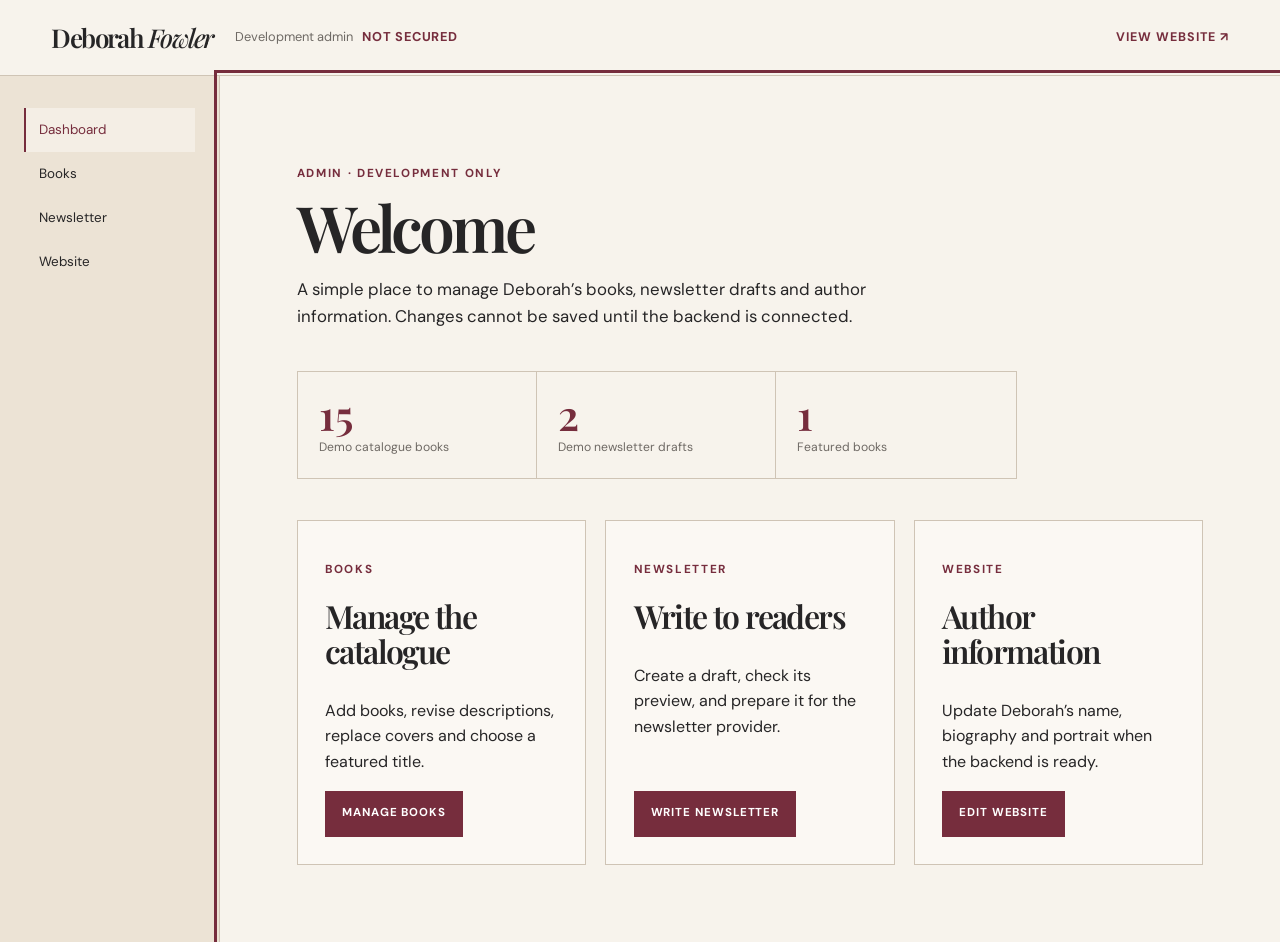
==== admin/index.html @ 2b11295f "Initial Deborah Fowler author website" ====
<!doctype html>
<html lang="en">
<head>
  <meta charset="UTF-8" />
  <meta name="viewport" content="width=device-width, initial-scale=1.0" />
  <meta name="robots" content="noindex,nofollow" />
  <title>Admin — Deborah Fowler</title>
  <link rel="preconnect" href="https://fonts.googleapis.com" />
  <link rel="preconnect" href="https://fonts.gstatic.com" crossorigin />
  <link href="https://fonts.googleapis.com/css2?family=DM+Sans:opsz,wght@9..40,400;9..40,500;9..40,700&family=Playfair+Display:ital,wght@0,500;0,600;0,700;1,500&display=swap" rel="stylesheet" />
  <link rel="stylesheet" href="/styles.css" />
  <link rel="stylesheet" href="/admin/admin.css" />
</head>
<body class="admin-body">
  <a class="skip-link" href="#admin-main">Skip to content</a>
  <header class="admin-topbar"><a href="/admin" data-admin-route class="wordmark">Deborah <em>Fowler</em></a><p>Development admin <span>Not secured</span></p><a href="/" class="admin-view-site">View website ↗</a></header>
  <div class="admin-layout">
    <nav class="admin-nav" aria-label="Admin navigation"><a href="/admin" data-admin-route>Dashboard</a><a href="/admin/books" data-admin-route>Books</a><a href="/admin/newsletter" data-admin-route>Newsletter</a><a href="/admin/website" data-admin-route>Website</a></nav>
    <main id="admin-main" tabindex="-1"></main>
  </div>
  <dialog id="delete-dialog" class="delete-dialog"><form method="dialog"><p class="eyebrow">Delete book</p><h2 id="delete-title">Delete this book?</h2><p>This will be permanent when the backend is connected. Nothing will be deleted in this development preview.</p><div class="admin-form-actions"><button value="cancel" class="admin-button admin-button-secondary">Cancel</button><button value="confirm" class="admin-button admin-button-danger">Delete book</button></div></form></dialog>
  <dialog id="newsletter-send-dialog" class="delete-dialog"><form method="dialog"><p class="eyebrow">Send newsletter</p><h2>Send this email to all subscribers?</h2><p>This cannot be undone once email delivery is connected. Nothing will be sent in this development preview.</p><div class="admin-form-actions"><button value="cancel" class="admin-button admin-button-secondary">Cancel</button><button value="confirm" class="admin-button admin-button-danger">Send newsletter</button></div></form></dialog>
  <script type="module" src="/admin/admin.js"></script>
</body>
</html>
---- styles.css ----
:root {
  --paper: #f7f3ec;
  --paper-deep: #ece3d5;
  --ink: #262526;
  --muted: #6e6964;
  --wine: #762d3d;
  --wine-dark: #55202d;
  --line: #cfc4b5;
  --serif: "Playfair Display", Georgia, serif;
  --sans: "DM Sans", Arial, sans-serif;
}

* { box-sizing: border-box; }
html { scroll-behavior: smooth; }
body { margin: 0; color: var(--ink); background: var(--paper); font: 400 16px/1.6 var(--sans); }
a { color: inherit; text-decoration: none; }
button, input, textarea { font: inherit; }
button { cursor: pointer; }
button:disabled { cursor: wait; opacity: .72; }
:focus-visible { outline: 3px solid var(--wine); outline-offset: 3px; }
.sr-only { position: absolute; width: 1px; height: 1px; padding: 0; margin: -1px; overflow: hidden; clip: rect(0, 0, 0, 0); white-space: nowrap; border: 0; }
.skip-link { position: absolute; top: -4rem; left: 1rem; z-index: 10; padding: .7rem 1rem; color: white; background: var(--ink); }
.skip-link:focus { top: 1rem; }

/* Shared navigation */
.site-header { position: sticky; top: 0; z-index: 5; display: grid; grid-template-columns: 1fr auto 1fr; align-items: center; gap: 2rem; min-height: 86px; padding: 1.2rem max(4vw, 1.5rem); border-bottom: 1px solid var(--line); background: rgba(247, 243, 236, .96); }
.wordmark { font: 600 1.62rem var(--serif); letter-spacing: -.06em; white-space: nowrap; }
.wordmark em { font-weight: 500; }
.site-nav { display: flex; gap: 1.35rem; font-size: .78rem; letter-spacing: .09em; text-transform: uppercase; }
.site-nav a { padding: .45rem 0; border-bottom: 1px solid transparent; }
.site-nav a:hover, .site-nav a.active { color: var(--wine); border-color: var(--wine); }
.header-cta, .button { display: inline-block; border: 1px solid var(--wine); background: var(--wine); color: white; font-size: .72rem; font-weight: 700; letter-spacing: .1em; text-transform: uppercase; }
.header-cta { justify-self: end; padding: .72rem 1rem; font-size: .78rem; letter-spacing: .07em; }
.header-cta:hover, .button:hover { border-color: var(--wine-dark); background: var(--wine-dark); }
.button { padding: .85rem 1.18rem; }
.button-outline { background: transparent; color: var(--wine); }
.button-outline:hover { color: white; }
.menu-toggle { display: none; padding: 8px; border: 0; background: none; }
.menu-toggle span:not(.sr-only) { display: block; width: 25px; margin: 5px; border-top: 1px solid var(--ink); }

/* Page layout */
.page { min-height: 72vh; }
.section { padding: clamp(4rem, 8vw, 7rem) max(6vw, 1.5rem); }
.section-tint { background: var(--paper-deep); }
.eyebrow, .placeholder { color: var(--wine); font-size: .73rem; font-weight: 700; letter-spacing: .14em; text-transform: uppercase; }
.placeholder { font-size: .68rem; letter-spacing: .08em; }
.section-heading { display: flex; align-items: end; justify-content: space-between; gap: 1rem; margin-bottom: 2.5rem; }
.section-heading h2 { margin: .35rem 0 0; font: 600 clamp(2.2rem, 4vw, 4rem)/1 var(--serif); letter-spacing: -.05em; }
.text-link { color: var(--wine); border-bottom: 1px solid var(--wine); font-size: .72rem; font-weight: 700; letter-spacing: .1em; text-transform: uppercase; }
.page-intro { max-width: 800px; padding: clamp(4rem, 9vw, 8rem) max(6vw, 1.5rem) 3rem; }
.page-intro h1, .hero h1 { margin: .8rem 0 1.5rem; font: 600 clamp(3.1rem, 6vw, 6.2rem)/.98 var(--serif); letter-spacing: -.065em; }
.page-intro p:last-child { max-width: 42rem; font-size: 1.1rem; }
.hero { display: grid; grid-template-columns: minmax(0, 1.1fr) minmax(280px, .65fr); align-items: center; gap: clamp(2rem, 8vw, 10rem); padding: clamp(4rem, 11vw, 9rem) max(6vw, 1.5rem) clamp(4rem, 8vw, 7rem); background: linear-gradient(105deg, var(--paper) 0 66%, var(--paper-deep) 66%); }
.hero h1 em { color: var(--wine); font-weight: 500; }
.hero-copy { max-width: 39rem; font-size: 1.08rem; }
.hero-actions { display: flex; flex-wrap: wrap; gap: .85rem; margin-top: 2rem; }

/* Author photography */
.author-photo { margin: 0; overflow: hidden; border: 1px solid #111; background: var(--ink); }
.author-photo img { display: block; width: 100%; height: 100%; object-fit: cover; object-position: center 26%; }
.hero-photo { position: relative; min-height: 415px; box-shadow: 10px 10px 0 var(--wine); }
.hero-photo::after { position: absolute; inset: 0; pointer-events: none; content: ""; background: linear-gradient(180deg, transparent 55%, rgba(38, 37, 38, .65)); }
.hero-photo figcaption { position: absolute; z-index: 1; bottom: 1.4rem; left: 1.5rem; color: #fff; font: 500 1.25rem var(--serif); }
.hero-photo figcaption span { display: block; margin-top: .25rem; color: #eee1d6; font: 700 .62rem var(--sans); letter-spacing: .12em; text-transform: uppercase; }
.about-grid { display: grid; grid-template-columns: .75fr 1.25fr; align-items: start; gap: clamp(2rem, 8vw, 8rem); }
.about-photo { min-height: 390px; box-shadow: 8px 8px 0 var(--wine); }
.prose { max-width: 44rem; }
.prose h2 { font: 600 2.4rem/1 var(--serif); letter-spacing: -.05em; }
.prose p { font-size: 1.05rem; }

/* Book catalogue */
.feature-book { display: grid; grid-template-columns: minmax(220px, .48fr) minmax(0, 1fr); align-items: center; gap: clamp(2rem, 8vw, 9rem); max-width: 1100px; margin: auto; }
.feature-book h2 { margin: .5rem 0 1rem; font: 600 clamp(2.4rem, 4vw, 4.6rem)/1 var(--serif); letter-spacing: -.06em; }
.feature-book p:not(.placeholder) { max-width: 38rem; }
.book-grid { display: grid; grid-template-columns: repeat(5, 1fr); gap: clamp(1.4rem, 2.5vw, 2.5rem); }
.book-card { min-width: 0; }
.book-link { display: block; }
.book-cover { aspect-ratio: 2 / 3; min-height: 260px; overflow: hidden; border: 3px solid #201f20; background: #fcfbf8; box-shadow: 8px 8px 0 var(--wine); }
.book-cover img { display: block; width: 100%; height: 100%; object-fit: cover; }
.book-card .book-cover { min-height: auto; box-shadow: 5px 5px 0 var(--wine); transition: transform .2s; }
.book-card:hover .book-cover, .book-card:focus-within .book-cover { transform: translate(-3px, -3px); }
.book-title { margin: 1rem 0 .1rem; font: 600 1.3rem/1.1 var(--serif); letter-spacing: -.04em; }
.book-description { margin: 0; color: var(--muted); font-size: .82rem; }
.book-detail { display: grid; grid-template-columns: minmax(220px, .43fr) minmax(0, 1fr); gap: clamp(2.5rem, 9vw, 10rem); max-width: 1000px; margin: 2.5rem auto 0; }
.book-detail .book-cover { min-height: 390px; }
.book-detail h1 { margin: .5rem 0 1rem; font: 600 clamp(3rem, 6vw, 5.4rem)/.95 var(--serif); letter-spacing: -.07em; }
.book-meta, .buy-placeholder { color: var(--muted); font-size: .82rem; }
.extract { margin: 2rem 0; padding: .7rem 0 .7rem 1.4rem; border-left: 2px solid var(--wine); font: 500 1.3rem/1.6 var(--serif); }
.purchase-links { display: flex; flex-wrap: wrap; gap: .75rem; margin-top: 1.5rem; }

/* Forms */
.newsletter-panel { padding: clamp(3rem, 7vw, 6rem) 1.5rem; color: white; background: var(--wine); text-align: center; }
.newsletter-panel h2 { margin: .5rem 0 1rem; font: 500 clamp(2.4rem, 5vw, 5rem)/1 var(--serif); letter-spacing: -.06em; }
.newsletter-panel > p { max-width: 36rem; margin: 0 auto 2rem; color: #f4e6df; }
.newsletter-form { max-width: 570px; margin: auto; }
.newsletter-form label { display: block; margin-bottom: .5rem; text-align: left; font-size: .86rem; }
.newsletter-form div { display: flex; }
.newsletter-form input, .contact-form input, .contact-form textarea { width: 100%; padding: .9rem 1rem; border: 1px solid var(--line); border-radius: 0; background: #fff; color: var(--ink); }
.newsletter-form button { padding: .9rem 1.2rem; border: 1px solid var(--ink); background: var(--ink); color: white; font-size: .75rem; font-weight: 700; letter-spacing: .08em; text-transform: uppercase; }
.newsletter-panel .newsletter-form button { border-color: var(--paper); background: var(--paper); color: var(--wine); }
.form-message { min-height: 1.5rem; margin: .65rem 0 0; text-align: left; font-size: .84rem; }
.newsletter-panel .form-message { color: #fff; }
form[data-state="error"] .form-message { color: #b52235; }
.newsletter-panel[data-state="error"] .form-message { color: #ffe5e9; }
form[data-state="success"] .form-message { color: #236b45; }
.newsletter-panel form[data-state="success"] .form-message { color: #fff; }
.contact-layout { display: grid; grid-template-columns: .75fr 1.25fr; gap: clamp(2rem, 9vw, 10rem); max-width: 1050px; margin: auto; }
.contact-layout h1 { margin: .5rem 0 1rem; font: 600 clamp(3rem, 6vw, 5rem)/.98 var(--serif); letter-spacing: -.065em; }
.contact-form { display: grid; gap: 1.1rem; }
.contact-form label { display: grid; gap: .45rem; font-size: .82rem; font-weight: 700; letter-spacing: .04em; text-transform: uppercase; }
.contact-form textarea { min-height: 160px; resize: vertical; }
.contact-form button { justify-self: start; }
.privacy-note { color: var(--muted); font-size: .82rem; }

/* Footer */
.site-footer { display: grid; grid-template-columns: 1.15fr .6fr 1.3fr; gap: 3rem; padding: 3.5rem max(6vw, 1.5rem) 2rem; color: #f7f3ec; background: var(--ink); }
.footer-mark { font-size: 1.5rem; }
.site-footer p { color: #cfc4b5; font-size: .85rem; }
.footer-links { display: grid; gap: .4rem; font-size: .86rem; }
.footer-links a:hover { color: #e4a5b2; }
.footer-form { max-width: none; margin: 0; }
.footer-form div { display: flex; }
.footer-form input { border: 1px solid #817971; background: transparent; color: #fff; }
.footer-form button { border: 0; background: #e8ded2; color: var(--ink); }
.copyright { grid-column: 1 / -1; margin: 1rem 0 0; padding-top: 1.4rem; border-top: 1px solid #524e4b; font-size: .72rem !important; }

@media (max-width: 900px) {
  .site-header { grid-template-columns: 1fr auto; gap: 1rem; }
  .menu-toggle { display: block; order: 2; }
  .header-cta { display: none; }
  .site-nav { display: none; grid-row: 2; grid-column: 1 / -1; flex-direction: column; gap: 0; padding: .8rem 0 0; }
  .site-nav.open { display: flex; }
  .hero, .feature-book, .about-grid, .book-detail, .contact-layout { grid-template-columns: 1fr; }
  .hero { background: var(--paper); }
  .hero-photo { min-height: 350px; max-width: 500px; }
  .about-photo { max-width: 430px; }
  .book-grid { grid-template-columns: repeat(3, 1fr); }
  .site-footer { grid-template-columns: 1fr 1fr; }
  .footer-form { grid-column: 1 / -1; }
  .book-detail .book-cover { max-width: 330px; }
}

@media (max-width: 560px) {
  .site-header { min-height: 70px; padding: 1rem 1.25rem; }
  .wordmark { font-size: 1.38rem; }
  .hero h1, .page-intro h1 { font-size: 3.25rem; }
  .section, .page-intro { padding-right: 1.25rem; padding-left: 1.25rem; }
  .section-heading { flex-direction: column; align-items: start; }
  .book-grid { grid-template-columns: repeat(2, 1fr); gap: 1.6rem 1.1rem; }
  .book-cover { min-height: 0; border-width: 2px; }
  .feature-book h2 { font-size: 3rem; }
  .site-footer { grid-template-columns: 1fr; gap: 2rem; padding: 3rem 1.25rem 1.5rem; }
  .footer-form { grid-column: auto; }
  .newsletter-form div { display: block; }
  .newsletter-form button { width: 100%; margin-top: .5rem; }
  .footer-form div { display: flex; }
  .footer-form button { width: auto; margin: 0; padding: .9rem .7rem; font-size: .64rem; }
  .footer-form input { min-width: 0; }
}
---- admin/admin.css ----
.admin-body { min-height: 100vh; background: var(--paper); }
.admin-topbar { display: flex; align-items: center; gap: 1.4rem; min-height: 76px; padding: 1rem max(4vw, 1.5rem); border-bottom: 1px solid var(--line); background: var(--paper); }
.admin-topbar p { margin: 0; color: var(--muted); font-size: .8rem; }
.admin-topbar p span { margin-left: .4rem; color: var(--wine); font-weight: 700; letter-spacing: .06em; text-transform: uppercase; }
.admin-view-site { margin-left: auto; color: var(--wine); font-size: .78rem; font-weight: 700; letter-spacing: .08em; text-transform: uppercase; }
.admin-layout { display: grid; grid-template-columns: 220px minmax(0, 1fr); min-height: calc(100vh - 76px); }
.admin-nav { padding: 2rem 1.5rem; border-right: 1px solid var(--line); background: var(--paper-deep); }
.admin-nav a { display: block; padding: .7rem .8rem; border-left: 2px solid transparent; font-size: .84rem; }
.admin-nav a:hover, .admin-nav a.active { border-color: var(--wine); color: var(--wine); background: rgba(255, 255, 255, .38); }
.admin-page { max-width: 1180px; padding: clamp(2.5rem, 6vw, 5rem); }
.admin-page h1 { margin: .45rem 0 1rem; font: 600 clamp(2.8rem, 5vw, 4.6rem)/1 var(--serif); letter-spacing: -.065em; }
.admin-page h2 { font: 600 2rem/1.1 var(--serif); letter-spacing: -.05em; }
.admin-intro { max-width: 650px; font-size: 1.05rem; }
.admin-page-heading { display: flex; align-items: end; justify-content: space-between; gap: 1rem; margin-bottom: 2rem; }
.admin-page-heading p { margin-bottom: 0; color: var(--muted); }
.admin-button { display: inline-block; padding: .8rem 1rem; border: 1px solid var(--wine); background: var(--wine); color: #fff; font-size: .72rem; font-weight: 700; letter-spacing: .08em; text-transform: uppercase; }
.admin-button:hover { border-color: var(--wine-dark); background: var(--wine-dark); }
.admin-button-secondary { background: transparent; color: var(--wine); }
.admin-button-secondary:hover { color: #fff; }
.admin-button-danger { border-color: #9f2e32; background: #9f2e32; }
.admin-button-disabled { color: #fff; background: #837c76; border-color: #837c76; }
.admin-stat-row { display: grid; grid-template-columns: repeat(3, minmax(0, 1fr)); max-width: 720px; margin: 2.6rem 0; border: 1px solid var(--line); }
.admin-stat-row div { display: grid; gap: .2rem; padding: 1.3rem; border-right: 1px solid var(--line); }
.admin-stat-row div:last-child { border: 0; }
.admin-stat-row strong { color: var(--wine); font: 600 2.6rem/1 var(--serif); }
.admin-stat-row span { color: var(--muted); font-size: .76rem; }
.admin-action-grid { display: grid; grid-template-columns: repeat(3, minmax(0, 1fr)); gap: 1.2rem; }
.admin-action-grid article { display: flex; flex-direction: column; align-items: start; min-height: 255px; padding: 1.7rem; border: 1px solid var(--line); background: #fbf8f3; }
.admin-action-grid h2 { margin: .45rem 0 .85rem; }
.admin-action-grid .admin-button { margin-top: auto; }

.admin-book-list { border-top: 1px solid var(--line); }
.admin-book-list-head, .admin-book-row { display: grid; grid-template-columns: 70px minmax(180px, 1fr) 130px 90px 120px; align-items: center; gap: 1.2rem; }
.admin-book-list-head { padding: .75rem 0; color: var(--muted); font-size: .68rem; font-weight: 700; letter-spacing: .08em; text-transform: uppercase; }
.admin-book-row { min-height: 104px; padding: .8rem 0; border-top: 1px solid var(--line); }
.admin-cover { width: 54px; height: 78px; overflow: hidden; border: 1px solid var(--ink); background: #fff; }
.admin-cover img { display: block; width: 100%; height: 100%; object-fit: cover; }
.admin-book-row h3 { margin: 0; font: 600 1.35rem/1.05 var(--serif); }
.admin-book-row p { margin: .25rem 0 0; color: var(--muted); font-size: .82rem; }
.admin-row-actions { display: flex; gap: .8rem; }
.admin-text-button { padding: 0; border: 0; border-bottom: 1px solid var(--wine); background: none; color: var(--wine); font-size: .75rem; font-weight: 700; letter-spacing: .04em; }
.admin-delete-link { color: #9f2e32; border-color: #9f2e32; }

.admin-form { max-width: 900px; padding: clamp(1.5rem, 4vw, 3rem); border: 1px solid var(--line); background: #fbf8f3; }
.admin-form-grid { display: grid; grid-template-columns: repeat(2, minmax(0, 1fr)); gap: 1.2rem; }
.admin-field { display: grid; gap: .45rem; margin-bottom: 1.2rem; color: var(--ink); font-size: .78rem; font-weight: 700; letter-spacing: .04em; text-transform: uppercase; }
.admin-field span { color: var(--wine); }
.admin-field input, .admin-field textarea { width: 100%; padding: .8rem .9rem; border: 1px solid var(--line); border-radius: 0; background: #fff; color: var(--ink); font: 400 1rem/1.5 var(--sans); letter-spacing: normal; text-transform: none; }
.admin-field textarea { resize: vertical; }
.admin-field small { color: var(--muted); font-size: .72rem; font-weight: 400; letter-spacing: normal; text-transform: none; }
.admin-field-wide { margin-top: .4rem; }
.admin-image-field { display: grid; grid-template-columns: 150px 1fr; align-items: center; gap: 1.4rem; margin: 1.6rem 0; padding: 1.2rem 0; border-top: 1px solid var(--line); border-bottom: 1px solid var(--line); }
.admin-image-preview { width: 120px; aspect-ratio: 2 / 3; overflow: hidden; border: 2px solid var(--ink); background: #fff; }
.admin-image-preview img { display: block; width: 100%; height: 100%; object-fit: cover; }
.admin-author-preview { aspect-ratio: 1 / 1; }
.admin-purchase-links { margin: 1.8rem 0; padding: 1.2rem 0 0; border: 0; border-top: 1px solid var(--line); }
.admin-purchase-links legend { padding: 0; font-size: .78rem; font-weight: 700; letter-spacing: .04em; text-transform: uppercase; }
.admin-purchase-links legend span { color: var(--muted); font-weight: 400; text-transform: none; }
.admin-check { display: flex; gap: .6rem; align-items: center; margin: 1.2rem 0; font-size: .9rem; }
.admin-check input { width: 18px; height: 18px; accent-color: var(--wine); }
.admin-form-actions { display: flex; flex-wrap: wrap; gap: .75rem; align-items: center; margin-top: 1.8rem; }
.admin-status { min-height: 1.6rem; margin: 1rem 0 0; font-size: .88rem; }
.admin-status[data-type="error"] { color: #a8192e; }
.admin-status[data-type="notice"] { color: var(--wine); }

.newsletter-draft-list { max-width: 780px; border-top: 1px solid var(--line); }
.newsletter-draft-list article { padding: 1.6rem 0; border-bottom: 1px solid var(--line); }
.newsletter-draft-list h2 { margin: .35rem 0 .55rem; }
.newsletter-draft-list p:not(.eyebrow) { margin: 0 0 1rem; color: var(--muted); }
.newsletter-preview { margin-top: 2rem; padding-top: 1.8rem; border-top: 1px solid var(--line); }
.newsletter-preview > div { max-width: 640px; padding: clamp(1.5rem, 5vw, 3rem); background: var(--paper); border: 1px solid var(--line); }
.newsletter-preview .wordmark { margin: 0; }
.newsletter-preview h2 { margin-top: 2rem; }
.newsletter-preview [data-preview-content] { white-space: pre-wrap; }

.delete-dialog { width: min(94vw, 500px); padding: 0; border: 1px solid var(--ink); background: var(--paper); color: var(--ink); }
.delete-dialog::backdrop { background: rgba(38, 37, 38, .45); }
.delete-dialog form { padding: 2rem; }
.delete-dialog h2 { margin: .35rem 0 1rem; font: 600 2rem/1 var(--serif); letter-spacing: -.05em; }

@media (max-width: 860px) {
  .admin-layout { grid-template-columns: 1fr; }
  .admin-nav { display: flex; gap: .2rem; overflow-x: auto; padding: .75rem 1.25rem; border-right: 0; border-bottom: 1px solid var(--line); }
  .admin-nav a { flex: 0 0 auto; border-bottom: 2px solid transparent; border-left: 0; }
  .admin-nav a:hover, .admin-nav a.active { border-bottom-color: var(--wine); }
  .admin-action-grid { grid-template-columns: 1fr; max-width: 620px; }
  .admin-action-grid article { min-height: 0; gap: .8rem; }
  .admin-action-grid .admin-button { margin-top: 0; }
  .admin-book-list-head { display: none; }
  .admin-book-row { grid-template-columns: 60px 1fr auto; gap: 1rem; padding: 1rem 0; }
  .admin-row-date, .admin-row-feature { display: none; }
  .admin-row-actions { grid-column: 2 / -1; }
}

@media (max-width: 560px) {
  .admin-topbar { flex-wrap: wrap; gap: .55rem 1rem; min-height: 0; padding: 1rem 1.25rem; }
  .admin-topbar p { order: 3; width: 100%; }
  .admin-page { padding: 2.4rem 1.25rem; }
  .admin-page-heading { align-items: start; flex-direction: column; }
  .admin-stat-row { grid-template-columns: 1fr; }
  .admin-stat-row div { border-right: 0; border-bottom: 1px solid var(--line); }
  .admin-stat-row div:last-child { border-bottom: 0; }
  .admin-form { padding: 1.25rem; }
  .admin-form-grid { grid-template-columns: 1fr; }
  .admin-image-field { grid-template-columns: 1fr; }
  .admin-image-preview { width: 110px; }
  .admin-form-actions { align-items: stretch; flex-direction: column; }
  .admin-form-actions .admin-button { text-align: center; }
}
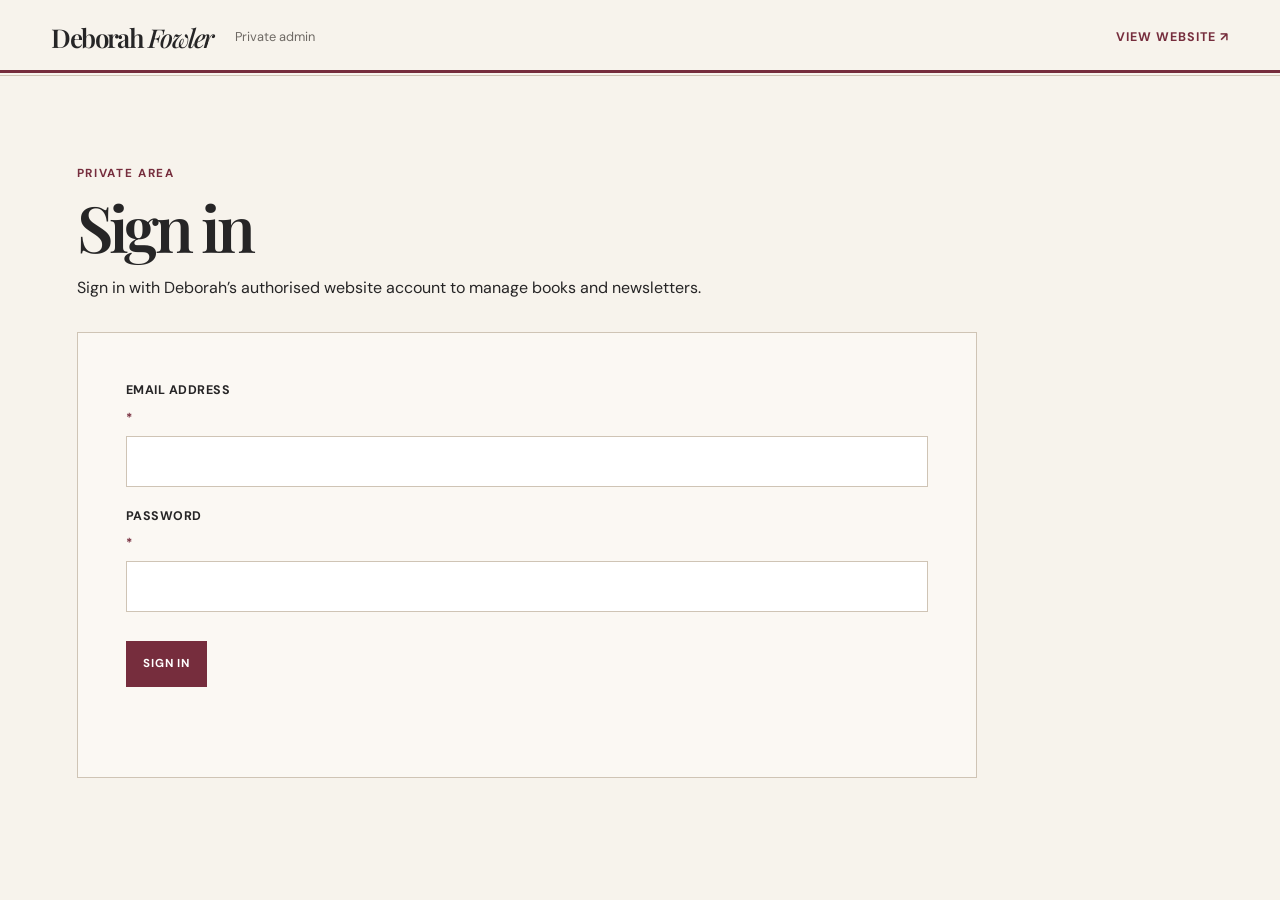
==== commit 35c69d31: "Protect admin access with Supabase Auth sessions" ====
--- a/admin/index.html
+++ b/admin/index.html
@@ -13,7 +13,7 @@
 </head>
 <body class="admin-body">
   <a class="skip-link" href="#admin-main">Skip to content</a>
-  <header class="admin-topbar"><a href="/admin" data-admin-route class="wordmark">Deborah <em>Fowler</em></a><p>Development admin <span>Not secured</span></p><a href="/" class="admin-view-site">View website ↗</a></header>
+  <header class="admin-topbar"><a href="/admin" data-admin-route class="wordmark">Deborah <em>Fowler</em></a><p data-admin-note>Private admin</p><button class="admin-text-button" type="button" data-action="logout" hidden>Sign out</button><a href="/" class="admin-view-site">View website ↗</a></header>
   <div class="admin-layout">
     <nav class="admin-nav" aria-label="Admin navigation"><a href="/admin" data-admin-route>Dashboard</a><a href="/admin/books" data-admin-route>Books</a><a href="/admin/newsletter" data-admin-route>Newsletter</a><a href="/admin/website" data-admin-route>Website</a></nav>
     <main id="admin-main" tabindex="-1"></main>
--- a/admin/admin.css
+++ b/admin/admin.css
@@ -1,4 +1,8 @@
 .admin-body { min-height: 100vh; background: var(--paper); }
+.admin-body:not(.admin-authenticated) .admin-nav { display: none; }
+.admin-body:not(.admin-authenticated) .admin-layout { grid-template-columns: 1fr; }
+.admin-login { max-width: 520px; }
+.admin-login .admin-form { margin-top: 2rem; }
 .admin-topbar { display: flex; align-items: center; gap: 1.4rem; min-height: 76px; padding: 1rem max(4vw, 1.5rem); border-bottom: 1px solid var(--line); background: var(--paper); }
 .admin-topbar p { margin: 0; color: var(--muted); font-size: .8rem; }
 .admin-topbar p span { margin-left: .4rem; color: var(--wine); font-weight: 700; letter-spacing: .06em; text-transform: uppercase; }
